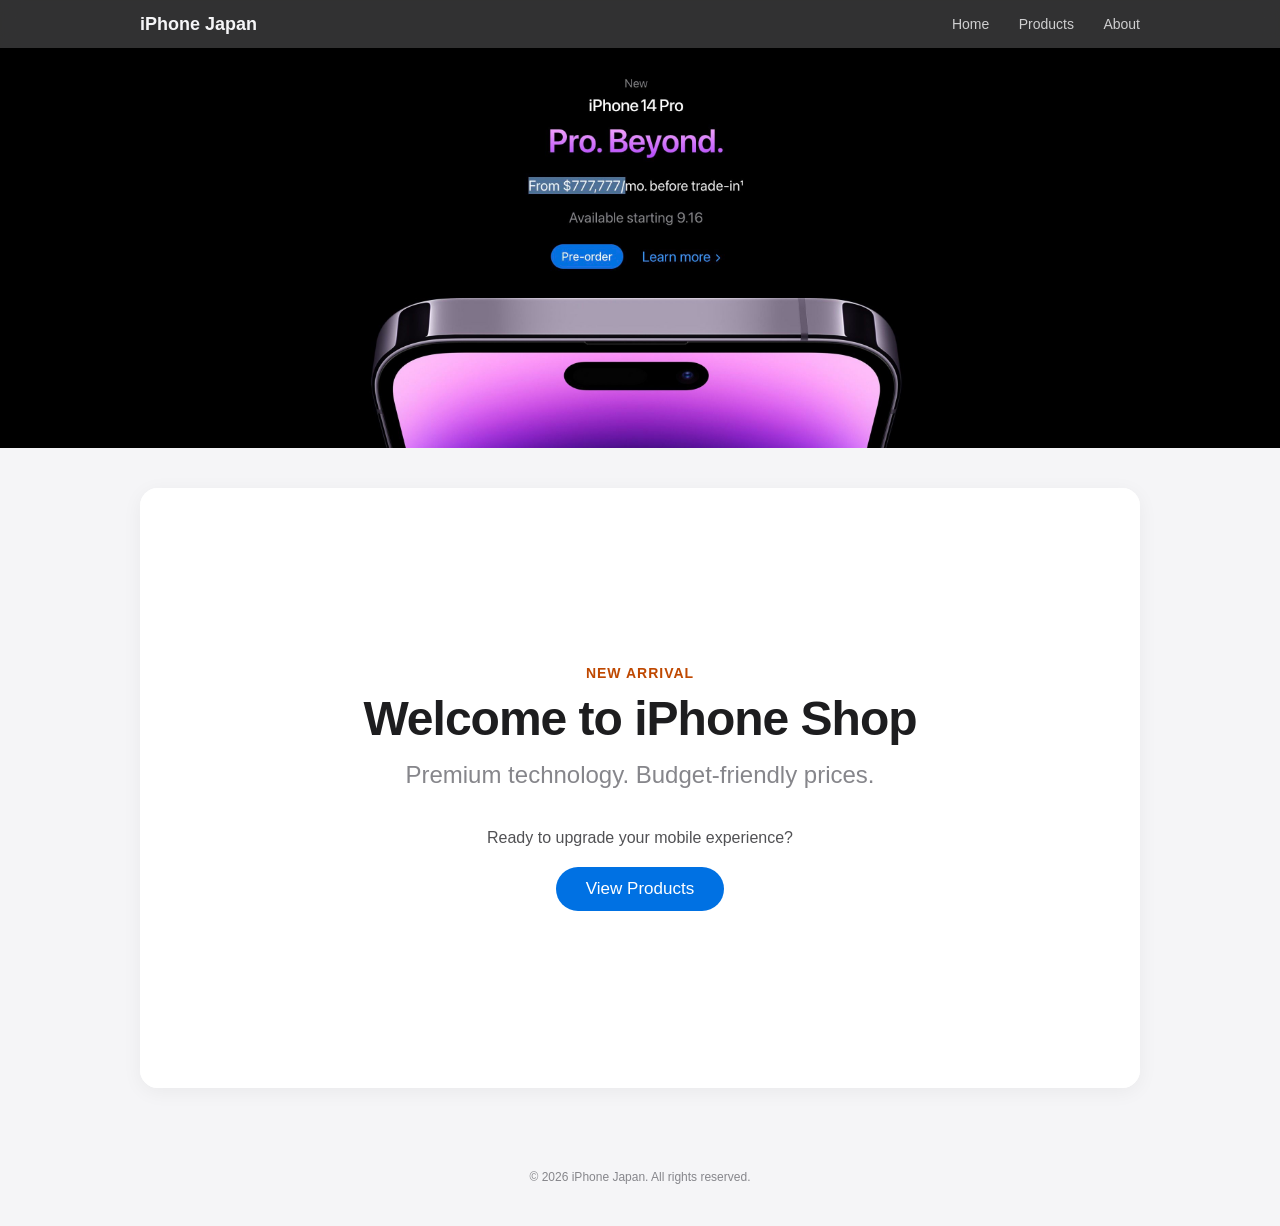
==== index.html @ e22c5b5b "This is my original website" ====
<!DOCTYPE html>
<html lang="en">
<head>
    <meta charset="UTF-8">
    <meta name="viewport" content="width=device-width, initial-scale=1.0">
    <link rel="stylesheet" href="styles.css">
    <title>iPhone Shop | Premium Experience</title>
</head>
<body>
    <header class="navbar">
        <div class="nav-content">
            <div class="logo">iPhone Japan</div>
            <nav id="nav-links">
                <a href="home.html" target="mainframe">Home</a>
                <a href="products.html" target="mainframe">Products</a>
                <a href="about.html" target="mainframe">About</a>
            </nav>
        </div>
    </header>

    <section class="hero-banner">
        <img src="images/apple-website-price-bug.jpeg" alt="Latest iPhone">
    </section>

    <main class="content-wrapper">
        <iframe src="home.html" name="mainframe" title="Content Window"></iframe>
    </main>

    <footer class="footer">
        <p>&copy; 2026 iPhone Japan. All rights reserved.</p>
    </footer>
</body>
</html>
---- styles.css ----
/* General Reset */
* {
    margin: 0;
    padding: 0;
    box-sizing: border-box;
}

body {
    font-family: -apple-system, BlinkMacSystemFont, "Segoe UI", Roboto, Helvetica, Arial, sans-serif;
    background-color: #f5f5f7; /* Apple's signature light gray */
    color: #1d1d1f;
    line-height: 1.5;
}

/* Header & Navigation */
.navbar {
    background-color: rgba(0, 0, 0, 0.8);
    backdrop-filter: blur(10px); /* Modern blur effect */
    position: sticky;
    top: 0;
    z-index: 1000;
    padding: 0 20px;
}

.nav-content {
    max-width: 1000px;
    height: 48px;
    margin: 0 auto;
    display: flex;
    justify-content: space-between;
    align-items: center;
}

.logo {
    color: #f5f5f7;
    font-weight: 600;
    font-size: 18px;
}

#nav-links a {
    color: #f5f5f7;
    text-decoration: none;
    font-size: 14px;
    margin-left: 25px;
    opacity: 0.8;
    transition: opacity 0.3s ease;
}

#nav-links a:hover {
    opacity: 1;
}

/* Hero Section */
.hero-banner {
    width: 100%;
    height: 400px;
    background-color: #000;
    overflow: hidden;
    display: flex;
    justify-content: center;
}

.hero-banner img {
    height: 100%;
    width: auto;
    object-fit: cover;
}

/* Main Content Area */
.content-wrapper {
    max-width: 1000px;
    margin: 40px auto;
    background: #ffffff;
    border-radius: 18px; /* Soft rounded corners */
    box-shadow: 0 4px 20px rgba(0,0,0,0.05);
    height: 600px;
    overflow: hidden;
}

iframe {
    width: 100%;
    height: 100%;
    border: none;
}

/* Footer */
.footer {
    text-align: center;
    padding: 40px 0;
    font-size: 12px;
    color: #86868b;
}
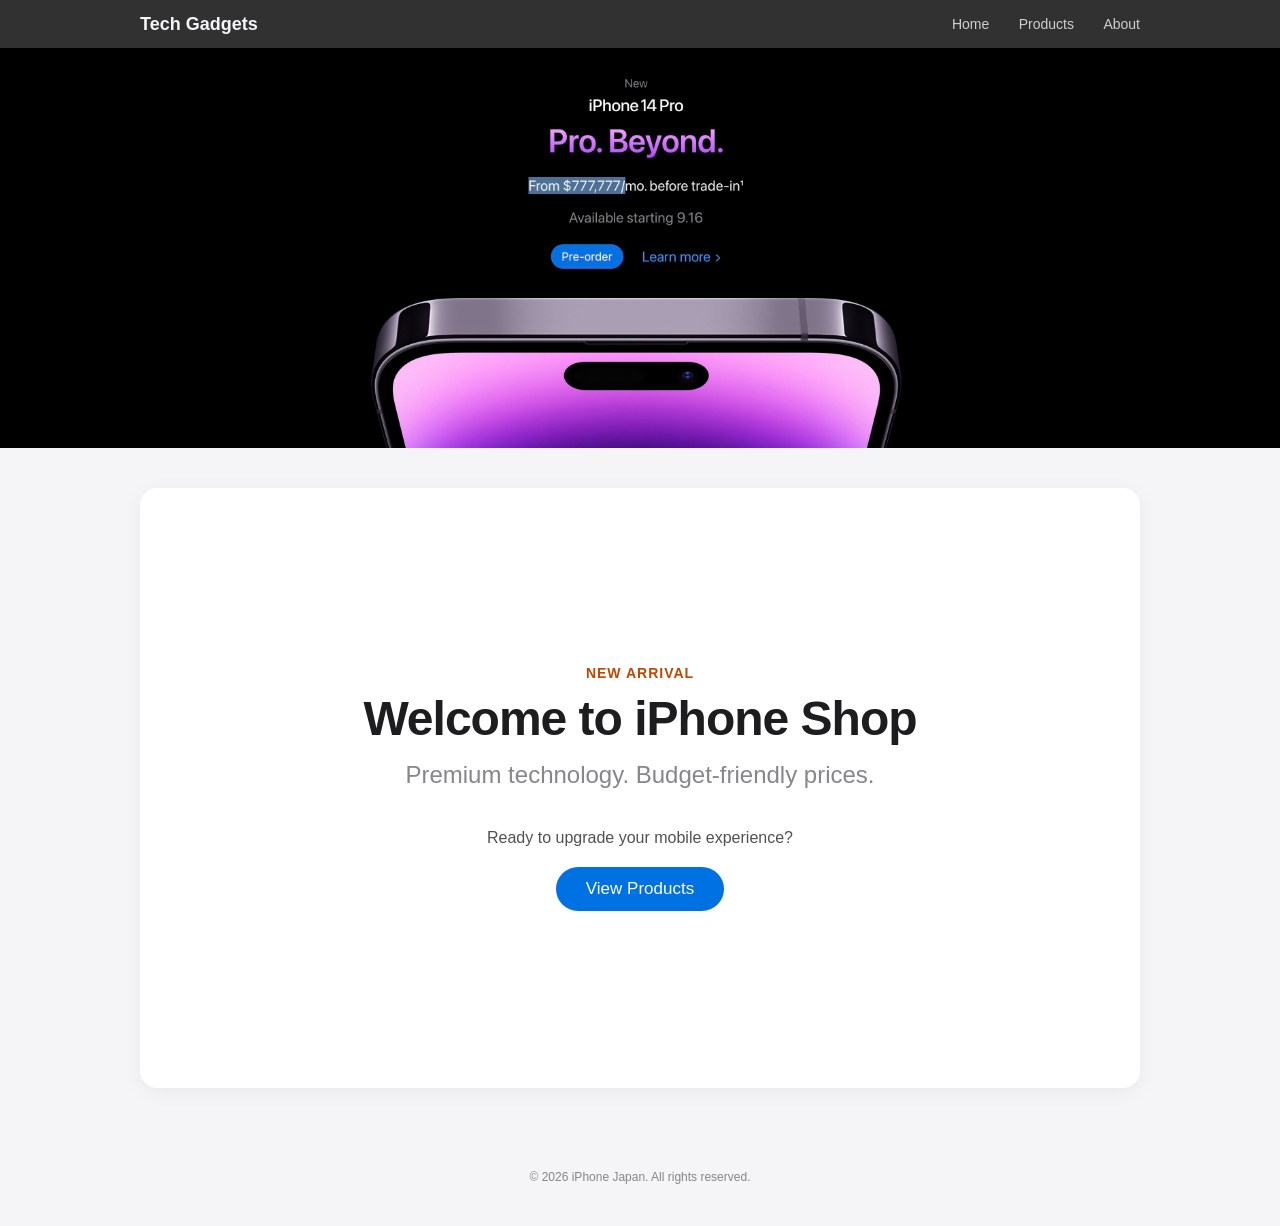
==== commit 9c8cb975: "This is my original website" ====
--- a/index.html
+++ b/index.html
@@ -9,7 +9,7 @@
 <body>
     <header class="navbar">
         <div class="nav-content">
-            <div class="logo">iPhone Japan</div>
+            <div class="logo">Tech Gadgets</div>
             <nav id="nav-links">
                 <a href="home.html" target="mainframe">Home</a>
                 <a href="products.html" target="mainframe">Products</a>
